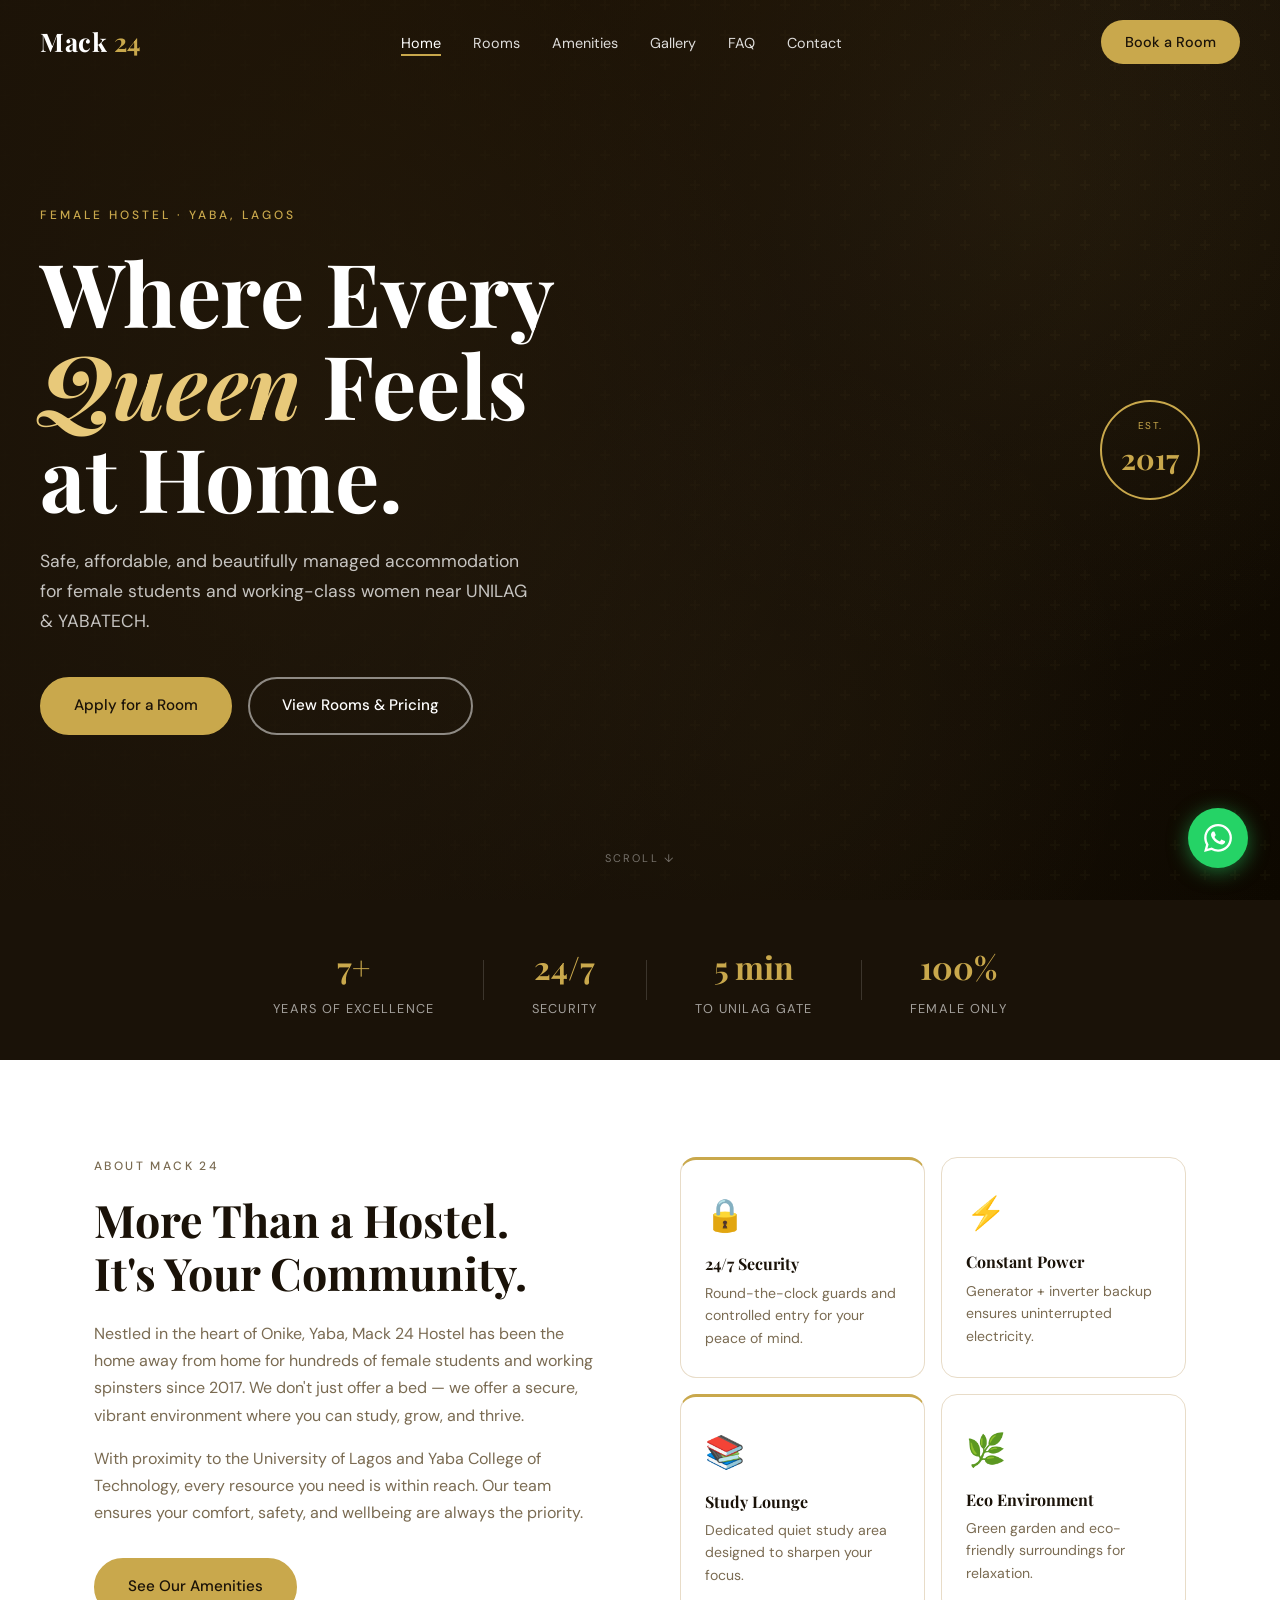
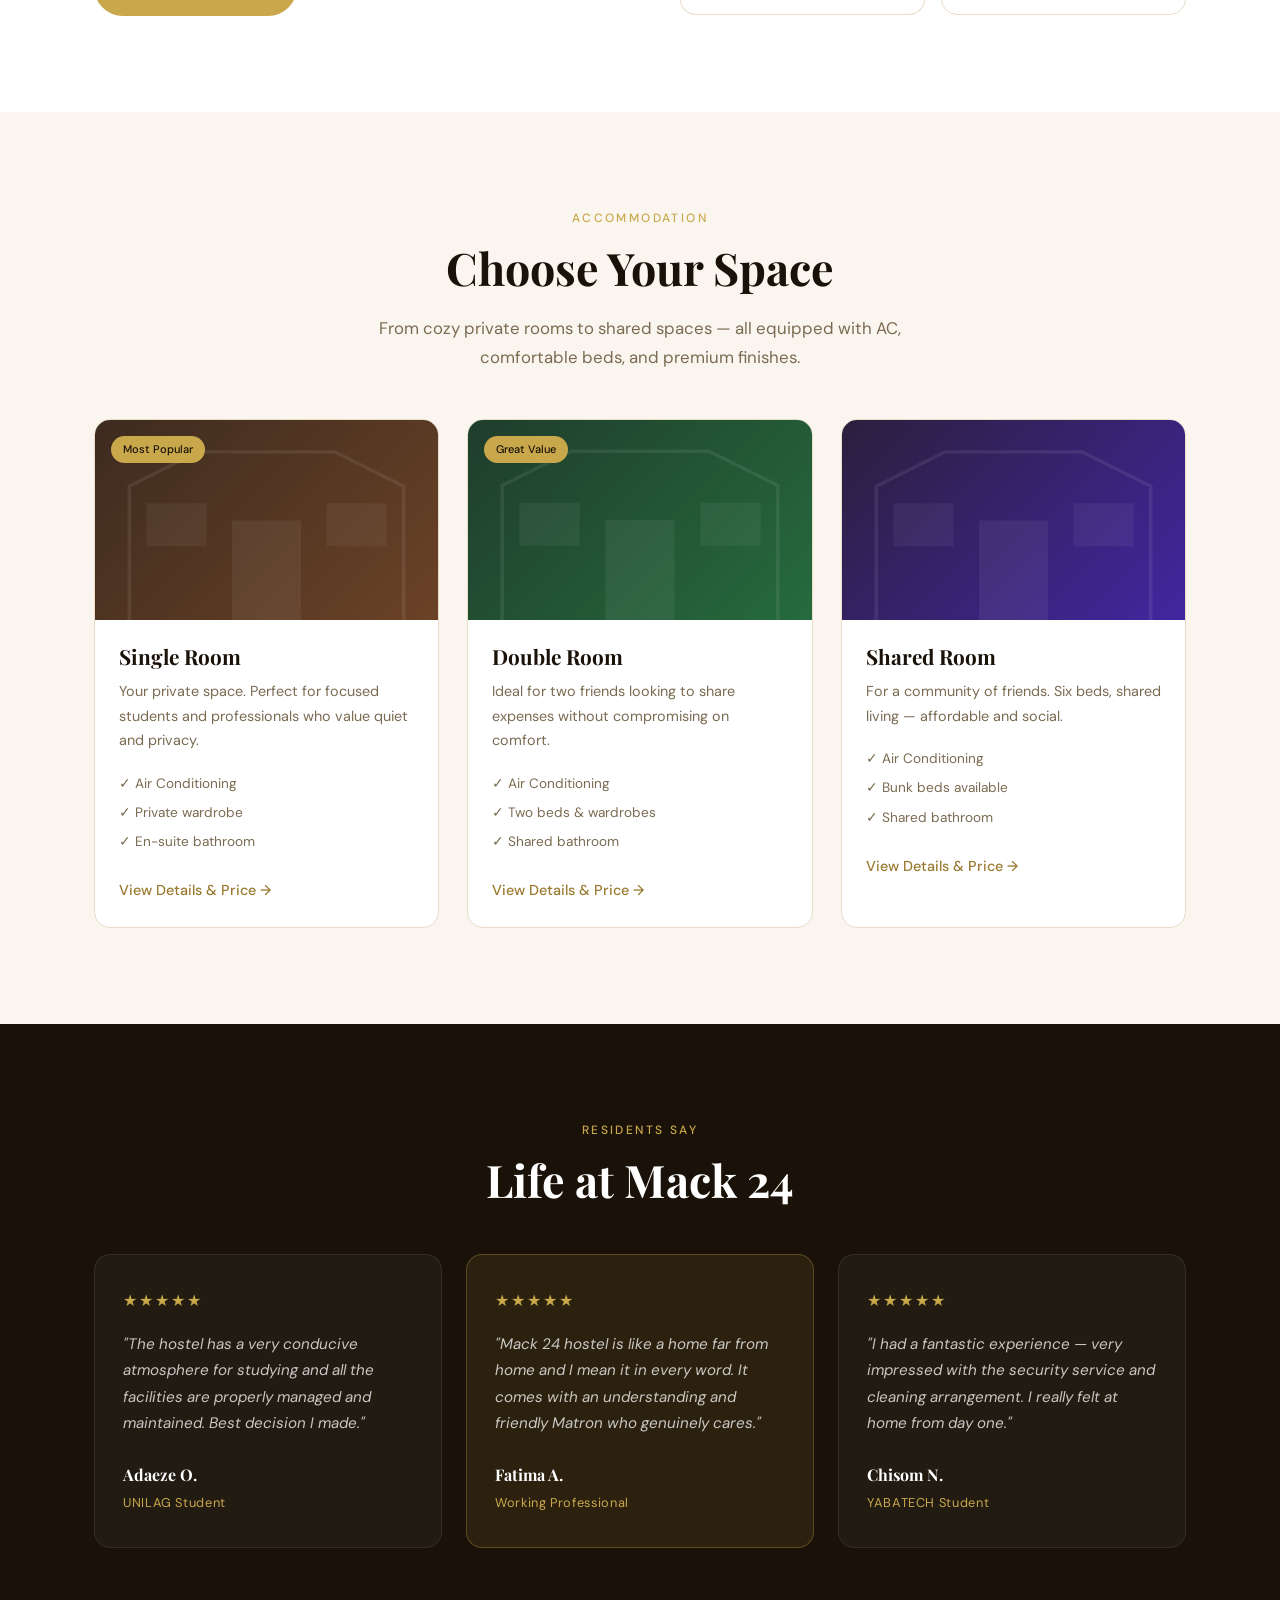
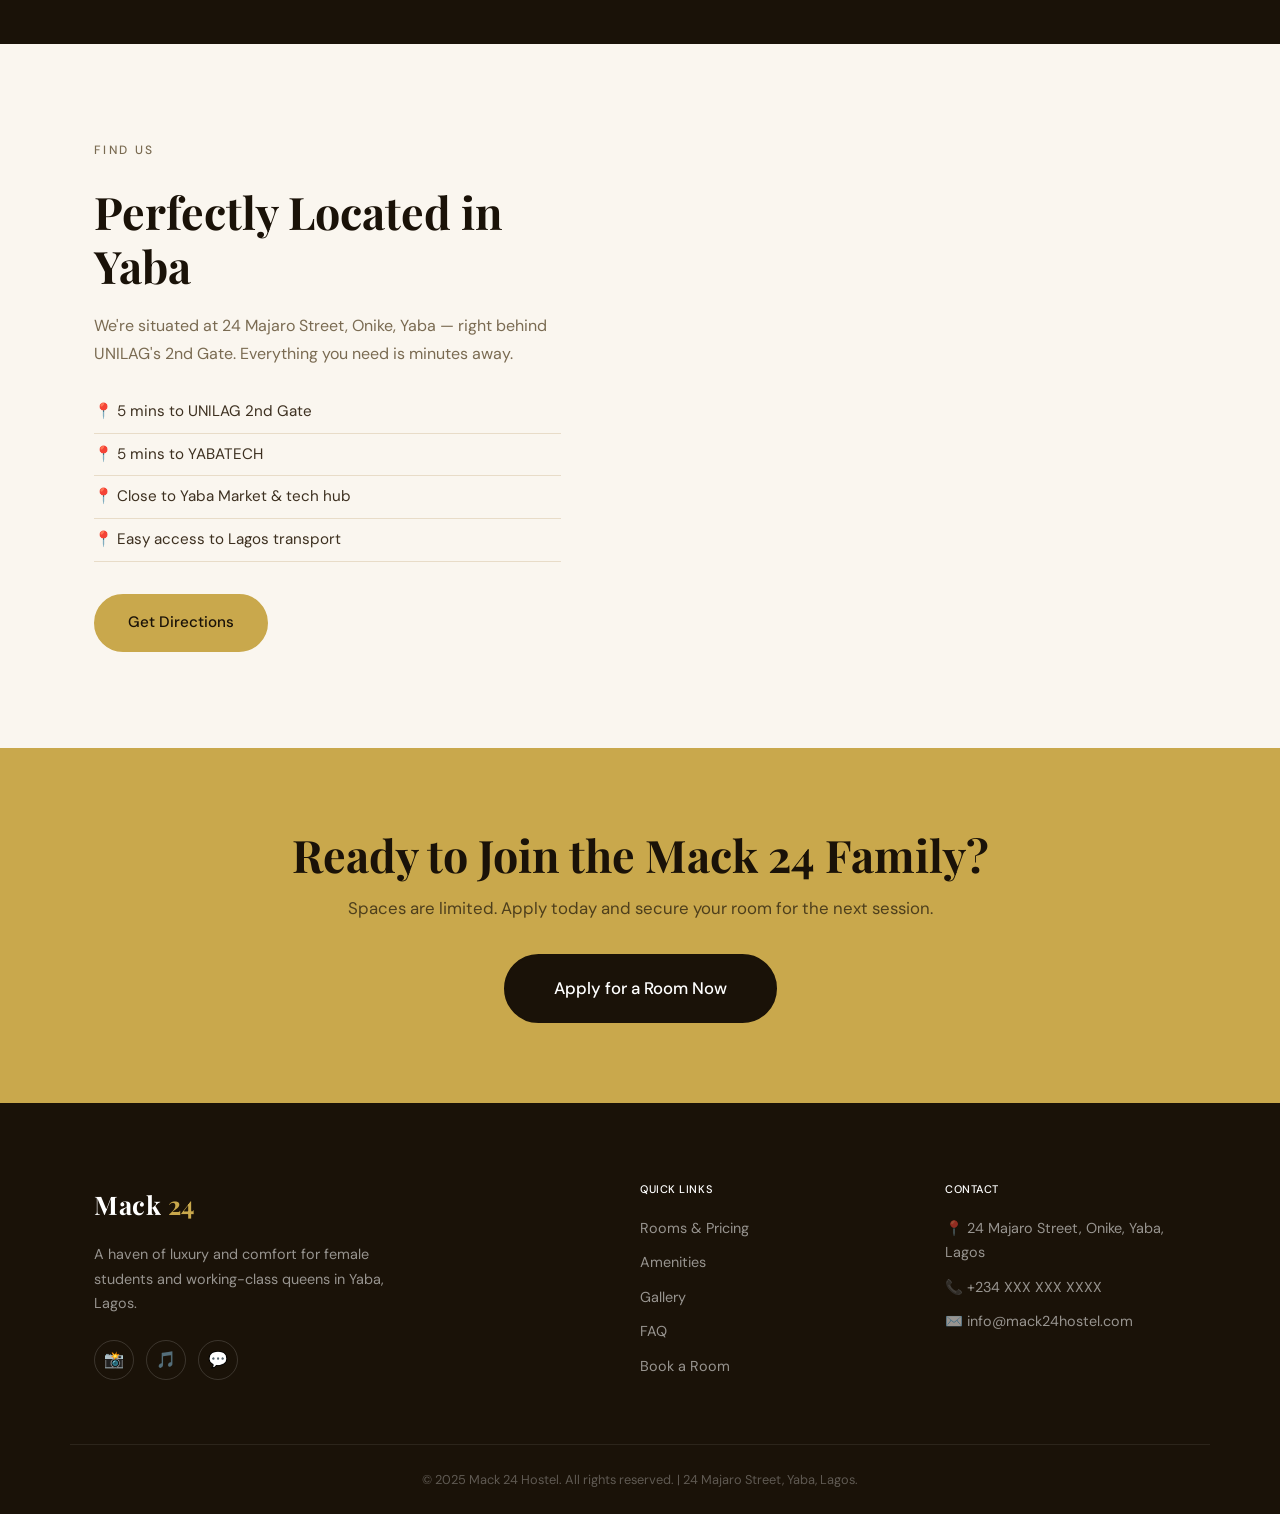
==== index.html @ f702f2c3 "Initial commit" ====
<!DOCTYPE html>
<html lang="en">
<head>
  <meta charset="UTF-8" />
  <meta name="viewport" content="width=device-width, initial-scale=1.0"/>
  <title>Mack 24 Hostel — Female Hostel in Yaba, Lagos</title>
  <meta name="description" content="Mack 24 Hostel is a luxurious female hostel in Yaba, Lagos — close to UNILAG and YABATECH. Comfort, security, and community for queens."/>
  <link rel="preconnect" href="https://fonts.googleapis.com"/>
  <link rel="preconnect" href="https://fonts.gstatic.com" crossorigin/>
  <link href="https://fonts.googleapis.com/css2?family=Playfair+Display:ital,wght@0,400;0,700;1,400&family=DM+Sans:wght@300;400;500&display=swap" rel="stylesheet"/>
  <link rel="stylesheet" href="css/style.css"/>
</head>
<body>

  <!-- NAV -->
  <nav class="navbar" id="navbar">
    <a href="index.html" class="nav-logo">Mack <span>24</span></a>
    <ul class="nav-links">
      <li><a href="index.html" class="active">Home</a></li>
      <li><a href="pages/rooms.html">Rooms</a></li>
      <li><a href="pages/amenities.html">Amenities</a></li>
      <li><a href="pages/gallery.html">Gallery</a></li>
      <li><a href="pages/faq.html">FAQ</a></li>
      <li><a href="pages/contact.html">Contact</a></li>
    </ul>
    <a href="pages/booking.html" class="btn-nav">Book a Room</a>
    <button class="nav-toggle" id="navToggle" aria-label="Toggle menu">
      <span></span><span></span><span></span>
    </button>
  </nav>

  <!-- HERO -->
  <section class="hero">
    <div class="hero-bg"></div>
    <div class="hero-overlay"></div>
    <div class="hero-content">
      <p class="hero-eyebrow">Female Hostel · Yaba, Lagos</p>
      <h1 class="hero-title">Where Every<br/><em>Queen</em> Feels<br/>at Home.</h1>
      <p class="hero-sub">Safe, affordable, and beautifully managed accommodation for female students and working-class women near UNILAG & YABATECH.</p>
      <div class="hero-cta">
        <a href="pages/booking.html" class="btn-primary">Apply for a Room</a>
        <a href="pages/rooms.html" class="btn-outline">View Rooms & Pricing</a>
      </div>
    </div>
    <div class="hero-badge">
      <span>Est.</span>
      <strong>2017</strong>
    </div>
    <div class="hero-scroll">Scroll ↓</div>
  </section>

  <!-- STATS -->
  <section class="stats-bar">
    <div class="stat"><strong>7+</strong><span>Years of Excellence</span></div>
    <div class="stat-divider"></div>
    <div class="stat"><strong>24/7</strong><span>Security</span></div>
    <div class="stat-divider"></div>
    <div class="stat"><strong>5 min</strong><span>to UNILAG Gate</span></div>
    <div class="stat-divider"></div>
    <div class="stat"><strong>100%</strong><span>Female Only</span></div>
  </section>

  <!-- INTRO -->
  <section class="intro section">
    <div class="container intro-grid">
      <div class="intro-text">
        <p class="section-label">About Mack 24</p>
        <h2>More Than a Hostel.<br/>It's Your Community.</h2>
        <p>Nestled in the heart of Onike, Yaba, Mack 24 Hostel has been the home away from home for hundreds of female students and working spinsters since 2017. We don't just offer a bed — we offer a secure, vibrant environment where you can study, grow, and thrive.</p>
        <p>With proximity to the University of Lagos and Yaba College of Technology, every resource you need is within reach. Our team ensures your comfort, safety, and wellbeing are always the priority.</p>
        <a href="pages/amenities.html" class="btn-primary">See Our Amenities</a>
      </div>
      <div class="intro-visual">
        <div class="intro-card card-1">
          <div class="card-icon">🔒</div>
          <h4>24/7 Security</h4>
          <p>Round-the-clock guards and controlled entry for your peace of mind.</p>
        </div>
        <div class="intro-card card-2">
          <div class="card-icon">⚡</div>
          <h4>Constant Power</h4>
          <p>Generator + inverter backup ensures uninterrupted electricity.</p>
        </div>
        <div class="intro-card card-3">
          <div class="card-icon">📚</div>
          <h4>Study Lounge</h4>
          <p>Dedicated quiet study area designed to sharpen your focus.</p>
        </div>
        <div class="intro-card card-4">
          <div class="card-icon">🌿</div>
          <h4>Eco Environment</h4>
          <p>Green garden and eco-friendly surroundings for relaxation.</p>
        </div>
      </div>
    </div>
  </section>

  <!-- ROOMS PREVIEW -->
  <section class="rooms-preview section bg-light">
    <div class="container">
      <p class="section-label center">Accommodation</p>
      <h2 class="center">Choose Your Space</h2>
      <p class="section-sub center">From cozy private rooms to shared spaces — all equipped with AC, comfortable beds, and premium finishes.</p>
      <div class="rooms-grid">
        <div class="room-card">
          <div class="room-thumb room-single">
            <div class="room-tag">Most Popular</div>
          </div>
          <div class="room-info">
            <h3>Single Room</h3>
            <p>Your private space. Perfect for focused students and professionals who value quiet and privacy.</p>
            <ul class="room-features">
              <li>✓ Air Conditioning</li>
              <li>✓ Private wardrobe</li>
              <li>✓ En-suite bathroom</li>
            </ul>
            <a href="pages/rooms.html" class="btn-outline-sm">View Details & Price →</a>
          </div>
        </div>
        <div class="room-card">
          <div class="room-thumb room-double">
            <div class="room-tag">Great Value</div>
          </div>
          <div class="room-info">
            <h3>Double Room</h3>
            <p>Ideal for two friends looking to share expenses without compromising on comfort.</p>
            <ul class="room-features">
              <li>✓ Air Conditioning</li>
              <li>✓ Two beds & wardrobes</li>
              <li>✓ Shared bathroom</li>
            </ul>
            <a href="pages/rooms.html" class="btn-outline-sm">View Details & Price →</a>
          </div>
        </div>
        <div class="room-card">
          <div class="room-thumb room-shared">
          </div>
          <div class="room-info">
            <h3>Shared Room</h3>
            <p>For a community of friends. Six beds, shared living — affordable and social.</p>
            <ul class="room-features">
              <li>✓ Air Conditioning</li>
              <li>✓ Bunk beds available</li>
              <li>✓ Shared bathroom</li>
            </ul>
            <a href="pages/rooms.html" class="btn-outline-sm">View Details & Price →</a>
          </div>
        </div>
      </div>
    </div>
  </section>

  <!-- TESTIMONIALS -->
  <section class="testimonials section">
    <div class="container">
      <p class="section-label center">Residents Say</p>
      <h2 class="center">Life at Mack 24</h2>
      <div class="testimonials-grid">
        <div class="testi-card">
          <div class="testi-stars">★★★★★</div>
          <p>"The hostel has a very conducive atmosphere for studying and all the facilities are properly managed and maintained. Best decision I made."</p>
          <div class="testi-author"><strong>Adaeze O.</strong> <span>UNILAG Student</span></div>
        </div>
        <div class="testi-card featured">
          <div class="testi-stars">★★★★★</div>
          <p>"Mack 24 hostel is like a home far from home and I mean it in every word. It comes with an understanding and friendly Matron who genuinely cares."</p>
          <div class="testi-author"><strong>Fatima A.</strong> <span>Working Professional</span></div>
        </div>
        <div class="testi-card">
          <div class="testi-stars">★★★★★</div>
          <p>"I had a fantastic experience — very impressed with the security service and cleaning arrangement. I really felt at home from day one."</p>
          <div class="testi-author"><strong>Chisom N.</strong> <span>YABATECH Student</span></div>
        </div>
      </div>
    </div>
  </section>

  <!-- LOCATION -->
  <section class="location section bg-light">
    <div class="container location-grid">
      <div class="location-text">
        <p class="section-label">Find Us</p>
        <h2>Perfectly Located in Yaba</h2>
        <p>We're situated at 24 Majaro Street, Onike, Yaba — right behind UNILAG's 2nd Gate. Everything you need is minutes away.</p>
        <ul class="location-list">
          <li>📍 5 mins to UNILAG 2nd Gate</li>
          <li>📍 5 mins to YABATECH</li>
          <li>📍 Close to Yaba Market & tech hub</li>
          <li>📍 Easy access to Lagos transport</li>
        </ul>
        <a href="pages/contact.html" class="btn-primary">Get Directions</a>
      </div>
      <div class="map-container">
        <iframe
          src="https://www.google.com/maps/embed?pb=!1m18!1m12!1m3!1d3963.3523088585286!2d3.3761!3d6.5244!2m3!1f0!2f0!3f0!3m2!1i1024!2i768!4f13.1!3m3!1m2!1s0x0%3A0x0!2s24+Majaro+Street%2C+Onike%2C+Yaba%2C+Lagos!5e0!3m2!1sen!2sng!4v1620000000000!5m2!1sen!2sng"
          width="100%" height="380" style="border:0; border-radius:16px;" allowfullscreen="" loading="lazy"
          referrerpolicy="no-referrer-when-downgrade" title="Mack 24 Hostel Location">
        </iframe>
      </div>
    </div>
  </section>

  <!-- CTA BANNER -->
  <section class="cta-banner">
    <div class="container">
      <h2>Ready to Join the Mack 24 Family?</h2>
      <p>Spaces are limited. Apply today and secure your room for the next session.</p>
      <a href="pages/booking.html" class="btn-primary btn-large">Apply for a Room Now</a>
    </div>
  </section>

  <!-- FOOTER -->
  <footer class="footer">
    <div class="container footer-grid">
      <div class="footer-brand">
        <a href="index.html" class="nav-logo">Mack <span>24</span></a>
        <p>A haven of luxury and comfort for female students and working-class queens in Yaba, Lagos.</p>
        <div class="footer-socials">
          <a href="#" aria-label="Instagram">📸</a>
          <a href="#" aria-label="TikTok">🎵</a>
          <a href="https://wa.me/234XXXXXXXXXX" aria-label="WhatsApp">💬</a>
        </div>
      </div>
      <div class="footer-col">
        <h4>Quick Links</h4>
        <ul>
          <li><a href="pages/rooms.html">Rooms & Pricing</a></li>
          <li><a href="pages/amenities.html">Amenities</a></li>
          <li><a href="pages/gallery.html">Gallery</a></li>
          <li><a href="pages/faq.html">FAQ</a></li>
          <li><a href="pages/booking.html">Book a Room</a></li>
        </ul>
      </div>
      <div class="footer-col">
        <h4>Contact</h4>
        <ul>
          <li>📍 24 Majaro Street, Onike, Yaba, Lagos</li>
          <li>📞 <a href="tel:+234XXXXXXXXXX">+234 XXX XXX XXXX</a></li>
          <li>✉️ <a href="mailto:info@mack24hostel.com">info@mack24hostel.com</a></li>
        </ul>
      </div>
    </div>
    <div class="footer-bottom">
      <p>© 2025 Mack 24 Hostel. All rights reserved. | 24 Majaro Street, Yaba, Lagos.</p>
    </div>
  </footer>

  <!-- WHATSAPP FLOAT -->
  <a href="https://wa.me/234XXXXXXXXXX?text=Hello!%20I%20am%20interested%20in%20a%20room%20at%20Mack%2024%20Hostel." class="whatsapp-float" target="_blank" rel="noopener" aria-label="Chat on WhatsApp">
    <svg viewBox="0 0 24 24" fill="white" width="28" height="28"><path d="M17.472 14.382c-.297-.149-1.758-.867-2.03-.967-.273-.099-.471-.148-.67.15-.197.297-.767.966-.94 1.164-.173.199-.347.223-.644.075-.297-.15-1.255-.463-2.39-1.475-.883-.788-1.48-1.761-1.653-2.059-.173-.297-.018-.458.13-.606.134-.133.298-.347.446-.52.149-.174.198-.298.298-.497.099-.198.05-.371-.025-.52-.075-.149-.669-1.612-.916-2.207-.242-.579-.487-.5-.669-.51-.173-.008-.371-.01-.57-.01-.198 0-.52.074-.792.372-.272.297-1.04 1.016-1.04 2.479 0 1.462 1.065 2.875 1.213 3.074.149.198 2.096 3.2 5.077 4.487.709.306 1.262.489 1.694.625.712.227 1.36.195 1.871.118.571-.085 1.758-.719 2.006-1.413.248-.694.248-1.289.173-1.413-.074-.124-.272-.198-.57-.347m-5.421 7.403h-.004a9.87 9.87 0 01-5.031-1.378l-.361-.214-3.741.982.998-3.648-.235-.374a9.86 9.86 0 01-1.51-5.26c.001-5.45 4.436-9.884 9.888-9.884 2.64 0 5.122 1.03 6.988 2.898a9.825 9.825 0 012.893 6.994c-.003 5.45-4.437 9.884-9.885 9.884m8.413-18.297A11.815 11.815 0 0012.05 0C5.495 0 .16 5.335.157 11.892c0 2.096.547 4.142 1.588 5.945L.057 24l6.305-1.654a11.882 11.882 0 005.683 1.448h.005c6.554 0 11.89-5.335 11.893-11.893a11.821 11.821 0 00-3.48-8.413Z"/></svg>
  </a>

  <script src="js/main.js"></script>
</body>
</html>
---- css/style.css ----
/* ===========================
   MACK 24 HOSTEL — STYLESHEET
   =========================== */

:root {
  --gold: #C9A84C;
  --gold-light: #E8C97A;
  --gold-dark: #9A7A30;
  --cream: #FAF6EF;
  --dark: #1A1208;
  --dark2: #2D2210;
  --text: #3D3020;
  --text-light: #7A6B52;
  --white: #FFFFFF;
  --light-bg: #F5EFE3;
  --border: #E8DCC8;
  --radius: 16px;
  --radius-sm: 8px;
  --shadow: 0 4px 32px rgba(26,18,8,0.10);
  --shadow-lg: 0 12px 48px rgba(26,18,8,0.16);
  --transition: 0.3s cubic-bezier(0.4,0,0.2,1);
}

*, *::before, *::after { box-sizing: border-box; margin: 0; padding: 0; }

html { scroll-behavior: smooth; }

body {
  font-family: 'DM Sans', sans-serif;
  color: var(--text);
  background: var(--white);
  line-height: 1.7;
  overflow-x: hidden;
}

h1, h2, h3, h4 {
  font-family: 'Playfair Display', serif;
  color: var(--dark);
  line-height: 1.2;
}

a { color: inherit; text-decoration: none; }
img { max-width: 100%; display: block; }
ul { list-style: none; }

.container { max-width: 1140px; margin: 0 auto; padding: 0 24px; }
.section { padding: 96px 0; }
.bg-light { background: var(--cream); }
.center { text-align: center; }

/* ---- TYPOGRAPHY ---- */
.section-label {
  font-family: 'DM Sans', sans-serif;
  font-size: 12px;
  font-weight: 500;
  letter-spacing: 0.2em;
  text-transform: uppercase;
  color: var(--gold);
  margin-bottom: 12px;
  display: block;
}

h2 { font-size: clamp(2rem, 4vw, 2.8rem); margin-bottom: 20px; }

.section-sub {
  max-width: 560px;
  margin: 0 auto 48px;
  color: var(--text-light);
  font-size: 1.05rem;
}

/* ---- BUTTONS ---- */
.btn-primary {
  display: inline-block;
  background: var(--gold);
  color: var(--dark);
  font-weight: 500;
  font-size: 0.95rem;
  padding: 14px 32px;
  border-radius: 50px;
  transition: var(--transition);
  border: 2px solid var(--gold);
}
.btn-primary:hover { background: var(--gold-dark); border-color: var(--gold-dark); transform: translateY(-2px); box-shadow: 0 8px 24px rgba(201,168,76,0.3); }

.btn-outline {
  display: inline-block;
  background: transparent;
  color: var(--white);
  font-weight: 500;
  font-size: 0.95rem;
  padding: 14px 32px;
  border-radius: 50px;
  border: 2px solid rgba(255,255,255,0.5);
  transition: var(--transition);
}
.btn-outline:hover { border-color: var(--white); background: rgba(255,255,255,0.1); transform: translateY(-2px); }

.btn-outline-dark {
  display: inline-block;
  background: transparent;
  color: var(--dark);
  font-weight: 500;
  font-size: 0.95rem;
  padding: 13px 30px;
  border-radius: 50px;
  border: 2px solid var(--dark);
  transition: var(--transition);
}
.btn-outline-dark:hover { background: var(--dark); color: var(--white); transform: translateY(-2px); }

.btn-outline-sm {
  display: inline-block;
  color: var(--gold-dark);
  font-weight: 500;
  font-size: 0.9rem;
  padding: 0;
  border: none;
  background: none;
  transition: var(--transition);
}
.btn-outline-sm:hover { color: var(--dark); letter-spacing: 0.02em; }

.btn-large { padding: 18px 48px; font-size: 1.05rem; }
.btn-nav {
  display: inline-block;
  background: var(--gold);
  color: var(--dark);
  font-weight: 500;
  font-size: 0.9rem;
  padding: 10px 24px;
  border-radius: 50px;
  transition: var(--transition);
  white-space: nowrap;
}
.btn-nav:hover { background: var(--gold-dark); transform: translateY(-1px); }

/* ---- NAVBAR ---- */
.navbar {
  position: fixed; top: 0; left: 0; right: 0; z-index: 1000;
  display: flex; align-items: center; justify-content: space-between;
  padding: 20px 40px;
  background: transparent;
  transition: var(--transition);
}
.navbar.scrolled {
  background: rgba(26, 18, 8, 0.97);
  backdrop-filter: blur(12px);
  padding: 14px 40px;
  box-shadow: 0 2px 20px rgba(0,0,0,0.3);
}

.nav-logo {
  font-family: 'Playfair Display', serif;
  font-size: 1.6rem;
  font-weight: 700;
  color: var(--white);
  letter-spacing: 0.02em;
}
.nav-logo span { color: var(--gold); }

.nav-links {
  display: flex; gap: 32px; align-items: center;
}
.nav-links a {
  font-size: 0.9rem;
  font-weight: 400;
  color: rgba(255,255,255,0.85);
  transition: var(--transition);
  position: relative;
}
.nav-links a::after {
  content: '';
  position: absolute; bottom: -4px; left: 0;
  width: 0; height: 1.5px;
  background: var(--gold);
  transition: var(--transition);
}
.nav-links a:hover, .nav-links a.active { color: var(--white); }
.nav-links a:hover::after, .nav-links a.active::after { width: 100%; }

.nav-toggle {
  display: none;
  flex-direction: column; gap: 5px;
  background: none; border: none; cursor: pointer; padding: 4px;
}
.nav-toggle span {
  display: block; width: 24px; height: 2px;
  background: var(--white); border-radius: 2px;
  transition: var(--transition);
}

/* ---- HERO ---- */
.hero {
  position: relative; min-height: 100vh;
  display: flex; align-items: center;
  overflow: hidden;
}

.hero-bg {
  position: absolute; inset: 0;
  background:
    linear-gradient(135deg, #2D1B00 0%, #1A1208 50%, #0D0800 100%);
}

/* Decorative pattern */
.hero-bg::before {
  content: '';
  position: absolute; inset: 0;
  background-image:
    radial-gradient(circle at 20% 50%, rgba(201,168,76,0.12) 0%, transparent 50%),
    radial-gradient(circle at 80% 20%, rgba(201,168,76,0.08) 0%, transparent 40%),
    radial-gradient(circle at 60% 80%, rgba(201,168,76,0.06) 0%, transparent 35%);
}

.hero-bg::after {
  content: '';
  position: absolute; inset: 0;
  background-image: url("data:image/svg+xml,%3Csvg width='60' height='60' viewBox='0 0 60 60' xmlns='http://www.w3.org/2000/svg'%3E%3Cg fill='none' fill-rule='evenodd'%3E%3Cg fill='%23C9A84C' fill-opacity='0.04'%3E%3Cpath d='M36 34v-4h-2v4h-4v2h4v4h2v-4h4v-2h-4zm0-30V0h-2v4h-4v2h4v4h2V6h4V4h-4zM6 34v-4H4v4H0v2h4v4h2v-4h4v-2H6zM6 4V0H4v4H0v2h4v4h2V6h4V4H6z'/%3E%3C/g%3E%3C/g%3E%3C/svg%3E");
}

.hero-overlay {
  position: absolute; inset: 0;
  background: linear-gradient(to right, rgba(26,18,8,0.9) 0%, rgba(26,18,8,0.5) 60%, transparent 100%);
}

.hero-content {
  position: relative; z-index: 2;
  max-width: 680px;
  padding: 120px 40px 80px;
  animation: heroFadeIn 1.2s ease forwards;
}

@keyframes heroFadeIn {
  from { opacity: 0; transform: translateY(30px); }
  to { opacity: 1; transform: translateY(0); }
}

.hero-eyebrow {
  font-size: 12px;
  letter-spacing: 0.25em;
  text-transform: uppercase;
  color: var(--gold);
  margin-bottom: 20px;
  font-weight: 500;
}

.hero-title {
  font-size: clamp(3rem, 7vw, 5.5rem);
  color: var(--white);
  line-height: 1.05;
  margin-bottom: 24px;
}
.hero-title em {
  font-style: italic;
  color: var(--gold-light);
}

.hero-sub {
  color: rgba(255,255,255,0.75);
  font-size: 1.1rem;
  max-width: 500px;
  margin-bottom: 40px;
  line-height: 1.7;
}

.hero-cta { display: flex; gap: 16px; flex-wrap: wrap; }

.hero-badge {
  position: absolute; right: 80px; top: 50%;
  transform: translateY(-50%);
  width: 100px; height: 100px;
  border-radius: 50%;
  border: 2px solid var(--gold);
  display: flex; flex-direction: column;
  align-items: center; justify-content: center;
  color: var(--gold);
  animation: rotate 20s linear infinite;
  z-index: 2;
}
.hero-badge span { font-size: 10px; letter-spacing: 0.15em; text-transform: uppercase; }
.hero-badge strong { font-family: 'Playfair Display', serif; font-size: 1.8rem; }

@keyframes rotate {
  from { transform: translateY(-50%) rotate(0deg); }
  to { transform: translateY(-50%) rotate(360deg); }
}

.hero-scroll {
  position: absolute; bottom: 32px; left: 50%;
  transform: translateX(-50%);
  font-size: 11px;
  letter-spacing: 0.2em;
  text-transform: uppercase;
  color: rgba(255,255,255,0.4);
  z-index: 2;
  animation: bounce 2s ease infinite;
}
@keyframes bounce { 0%,100%{transform:translateX(-50%) translateY(0)} 50%{transform:translateX(-50%) translateY(8px)} }

/* ---- STATS BAR ---- */
.stats-bar {
  background: var(--dark);
  padding: 32px 40px;
  display: flex; align-items: center;
  justify-content: center; gap: 0;
  flex-wrap: wrap;
}
.stat {
  display: flex; flex-direction: column;
  align-items: center; gap: 4px;
  padding: 8px 48px;
}
.stat strong {
  font-family: 'Playfair Display', serif;
  font-size: 2rem;
  color: var(--gold);
}
.stat span {
  font-size: 0.8rem;
  color: rgba(255,255,255,0.6);
  text-transform: uppercase;
  letter-spacing: 0.1em;
}
.stat-divider {
  width: 1px; height: 40px;
  background: rgba(255,255,255,0.15);
}

/* ---- INTRO ---- */
.intro-grid {
  display: grid;
  grid-template-columns: 1fr 1fr;
  gap: 80px;
  align-items: center;
}
.intro-text h2 { margin-bottom: 20px; }
.intro-text p { color: var(--text-light); margin-bottom: 16px; }
.intro-text .btn-primary { margin-top: 16px; }

.intro-visual {
  display: grid;
  grid-template-columns: 1fr 1fr;
  gap: 16px;
}
.intro-card {
  background: var(--white);
  border: 1px solid var(--border);
  border-radius: var(--radius);
  padding: 28px 24px;
  transition: var(--transition);
}
.intro-card:hover { transform: translateY(-4px); box-shadow: var(--shadow); border-color: var(--gold); }
.card-icon { font-size: 2rem; margin-bottom: 12px; }
.intro-card h4 { font-size: 1rem; margin-bottom: 8px; }
.intro-card p { font-size: 0.88rem; color: var(--text-light); line-height: 1.6; }
.card-1 { border-top: 3px solid var(--gold); }
.card-3 { border-top: 3px solid var(--gold); }

/* ---- ROOMS PREVIEW ---- */
.rooms-grid {
  display: grid;
  grid-template-columns: repeat(3, 1fr);
  gap: 28px;
  margin-top: 48px;
}
.room-card {
  background: var(--white);
  border-radius: var(--radius);
  overflow: hidden;
  border: 1px solid var(--border);
  transition: var(--transition);
}
.room-card:hover { transform: translateY(-6px); box-shadow: var(--shadow-lg); }

.room-thumb {
  height: 200px;
  position: relative;
  overflow: hidden;
}
.room-single { background: linear-gradient(135deg, #3D2B1F, #6B4226); }
.room-double { background: linear-gradient(135deg, #1F3D2B, #266B3E); }
.room-shared { background: linear-gradient(135deg, #2B1F3D, #4226A0); }

/* Decorative room visuals */
.room-thumb::after {
  content: '';
  position: absolute; inset: 0;
  background: url("data:image/svg+xml,%3Csvg viewBox='0 0 200 200' xmlns='http://www.w3.org/2000/svg'%3E%3Cpath d='M20 160 L20 80 L60 60 L140 60 L180 80 L180 160 Z' fill='none' stroke='rgba(255,255,255,0.08)' stroke-width='2'/%3E%3Crect x='80' y='100' width='40' height='60' fill='rgba(255,255,255,0.06)'/%3E%3Crect x='30' y='90' width='35' height='25' fill='rgba(255,255,255,0.05)'/%3E%3Crect x='135' y='90' width='35' height='25' fill='rgba(255,255,255,0.05)'/%3E%3C/svg%3E") center/cover;
}

.room-tag {
  position: absolute; top: 16px; left: 16px;
  background: var(--gold);
  color: var(--dark);
  font-size: 11px;
  font-weight: 500;
  padding: 4px 12px;
  border-radius: 50px;
  z-index: 1;
}

.room-info { padding: 24px; }
.room-info h3 { font-size: 1.3rem; margin-bottom: 10px; }
.room-info p { font-size: 0.9rem; color: var(--text-light); margin-bottom: 16px; }
.room-features { margin-bottom: 20px; }
.room-features li {
  font-size: 0.85rem;
  color: var(--text-light);
  padding: 3px 0;
}

/* ---- TESTIMONIALS ---- */
.testimonials { background: var(--dark); }
.testimonials .section-label { color: var(--gold); }
.testimonials h2 { color: var(--white); }

.testimonials-grid {
  display: grid;
  grid-template-columns: repeat(3, 1fr);
  gap: 24px;
  margin-top: 48px;
}
.testi-card {
  background: rgba(255,255,255,0.04);
  border: 1px solid rgba(255,255,255,0.08);
  border-radius: var(--radius);
  padding: 32px 28px;
  transition: var(--transition);
}
.testi-card.featured {
  background: rgba(201,168,76,0.1);
  border-color: rgba(201,168,76,0.3);
  transform: translateY(-8px);
}
.testi-card:hover { transform: translateY(-4px); }
.testi-card.featured:hover { transform: translateY(-12px); }

.testi-stars { color: var(--gold); font-size: 1rem; margin-bottom: 16px; letter-spacing: 2px; }
.testi-card p { color: rgba(255,255,255,0.75); font-size: 0.95rem; line-height: 1.75; margin-bottom: 24px; font-style: italic; }
.testi-author strong { display: block; color: var(--white); font-family: 'Playfair Display', serif; font-size: 1rem; }
.testi-author span { font-size: 0.8rem; color: var(--gold); letter-spacing: 0.05em; }

/* ---- LOCATION ---- */
.location-grid {
  display: grid;
  grid-template-columns: 1fr 1.2fr;
  gap: 64px;
  align-items: center;
}
.location-text h2 { margin-bottom: 20px; }
.location-text p { color: var(--text-light); margin-bottom: 24px; }
.location-list { margin-bottom: 32px; }
.location-list li {
  padding: 8px 0;
  border-bottom: 1px solid var(--border);
  font-size: 0.95rem;
}

/* ---- CTA BANNER ---- */
.cta-banner {
  background: var(--gold);
  padding: 80px 24px;
  text-align: center;
}
.cta-banner h2 { color: var(--dark); margin-bottom: 12px; }
.cta-banner p { color: rgba(26,18,8,0.7); margin-bottom: 32px; font-size: 1.05rem; }
.cta-banner .btn-primary {
  background: var(--dark);
  border-color: var(--dark);
  color: var(--white);
}
.cta-banner .btn-primary:hover { background: var(--dark2); }

/* ---- FOOTER ---- */
.footer { background: var(--dark); padding: 80px 0 0; }
.footer-grid {
  display: grid;
  grid-template-columns: 2fr 1fr 1fr;
  gap: 64px;
  padding-bottom: 64px;
  border-bottom: 1px solid rgba(255,255,255,0.08);
}
.footer-brand p {
  color: rgba(255,255,255,0.55);
  margin: 16px 0 24px;
  font-size: 0.9rem;
  max-width: 300px;
  line-height: 1.7;
}
.footer-socials { display: flex; gap: 12px; }
.footer-socials a {
  width: 40px; height: 40px;
  border-radius: 50%;
  border: 1px solid rgba(255,255,255,0.15);
  display: flex; align-items: center; justify-content: center;
  font-size: 1rem;
  transition: var(--transition);
}
.footer-socials a:hover { border-color: var(--gold); background: rgba(201,168,76,0.1); }

.footer-col h4 {
  color: var(--white);
  font-size: 1rem;
  margin-bottom: 20px;
  font-family: 'DM Sans', sans-serif;
  font-weight: 500;
  letter-spacing: 0.05em;
  text-transform: uppercase;
  font-size: 11px;
}
.footer-col ul { display: flex; flex-direction: column; gap: 10px; }
.footer-col li, .footer-col a {
  color: rgba(255,255,255,0.55);
  font-size: 0.9rem;
  transition: var(--transition);
}
.footer-col a:hover { color: var(--gold); }

.footer-bottom {
  padding: 24px;
  text-align: center;
}
.footer-bottom p { color: rgba(255,255,255,0.3); font-size: 0.8rem; }

/* ---- WHATSAPP FLOAT ---- */
.whatsapp-float {
  position: fixed;
  bottom: 32px; right: 32px;
  width: 60px; height: 60px;
  background: #25D366;
  border-radius: 50%;
  display: flex; align-items: center; justify-content: center;
  box-shadow: 0 4px 20px rgba(37,211,102,0.5);
  z-index: 999;
  transition: var(--transition);
  animation: pulse 2.5s ease infinite;
}
.whatsapp-float:hover { transform: scale(1.1); box-shadow: 0 8px 28px rgba(37,211,102,0.6); }
@keyframes pulse {
  0%,100% { box-shadow: 0 4px 20px rgba(37,211,102,0.5); }
  50% { box-shadow: 0 4px 32px rgba(37,211,102,0.8), 0 0 0 12px rgba(37,211,102,0.08); }
}

/* ---- PAGE HERO (inner pages) ---- */
.page-hero {
  background: linear-gradient(135deg, var(--dark) 0%, var(--dark2) 100%);
  padding: 140px 24px 80px;
  text-align: center;
  position: relative;
  overflow: hidden;
}
.page-hero::before {
  content: '';
  position: absolute; inset: 0;
  background-image: radial-gradient(circle at 50% 50%, rgba(201,168,76,0.08) 0%, transparent 70%);
}
.page-hero .section-label { margin-bottom: 12px; }
.page-hero h1 { color: var(--white); font-size: clamp(2.5rem, 5vw, 3.5rem); position: relative; }

/* ---- FORMS ---- */
.form-group { margin-bottom: 20px; }
.form-group label {
  display: block;
  font-size: 0.88rem;
  font-weight: 500;
  color: var(--text);
  margin-bottom: 8px;
  text-transform: uppercase;
  letter-spacing: 0.08em;
}
.form-group input,
.form-group select,
.form-group textarea {
  width: 100%;
  padding: 14px 18px;
  border: 1.5px solid var(--border);
  border-radius: var(--radius-sm);
  font-family: 'DM Sans', sans-serif;
  font-size: 0.95rem;
  color: var(--text);
  background: var(--white);
  transition: var(--transition);
  outline: none;
}
.form-group input:focus,
.form-group select:focus,
.form-group textarea:focus {
  border-color: var(--gold);
  box-shadow: 0 0 0 3px rgba(201,168,76,0.12);
}
.form-grid { display: grid; grid-template-columns: 1fr 1fr; gap: 0 20px; }

/* ---- RESPONSIVE ---- */
@media (max-width: 900px) {
  .navbar { padding: 16px 24px; }
  .nav-links { display: none; flex-direction: column; gap: 20px; position: absolute; top: 100%; left: 0; right: 0; background: rgba(26,18,8,0.98); padding: 32px 24px; }
  .nav-links.open { display: flex; }
  .btn-nav { display: none; }
  .nav-toggle { display: flex; }

  .hero-content { padding: 120px 24px 80px; }
  .hero-badge { display: none; }

  .stats-bar { gap: 0; }
  .stat { padding: 12px 24px; }
  .stat-divider { display: none; }

  .intro-grid,
  .location-grid { grid-template-columns: 1fr; gap: 48px; }

  .rooms-grid { grid-template-columns: 1fr; max-width: 480px; margin: 48px auto 0; }
  .testimonials-grid { grid-template-columns: 1fr; }
  .testi-card.featured { transform: none; }

  .footer-grid { grid-template-columns: 1fr; gap: 40px; }

  .form-grid { grid-template-columns: 1fr; }
}

@media (max-width: 600px) {
  .section { padding: 64px 0; }
  .hero-cta { flex-direction: column; }
  .hero-cta .btn-primary, .hero-cta .btn-outline { text-align: center; }
}
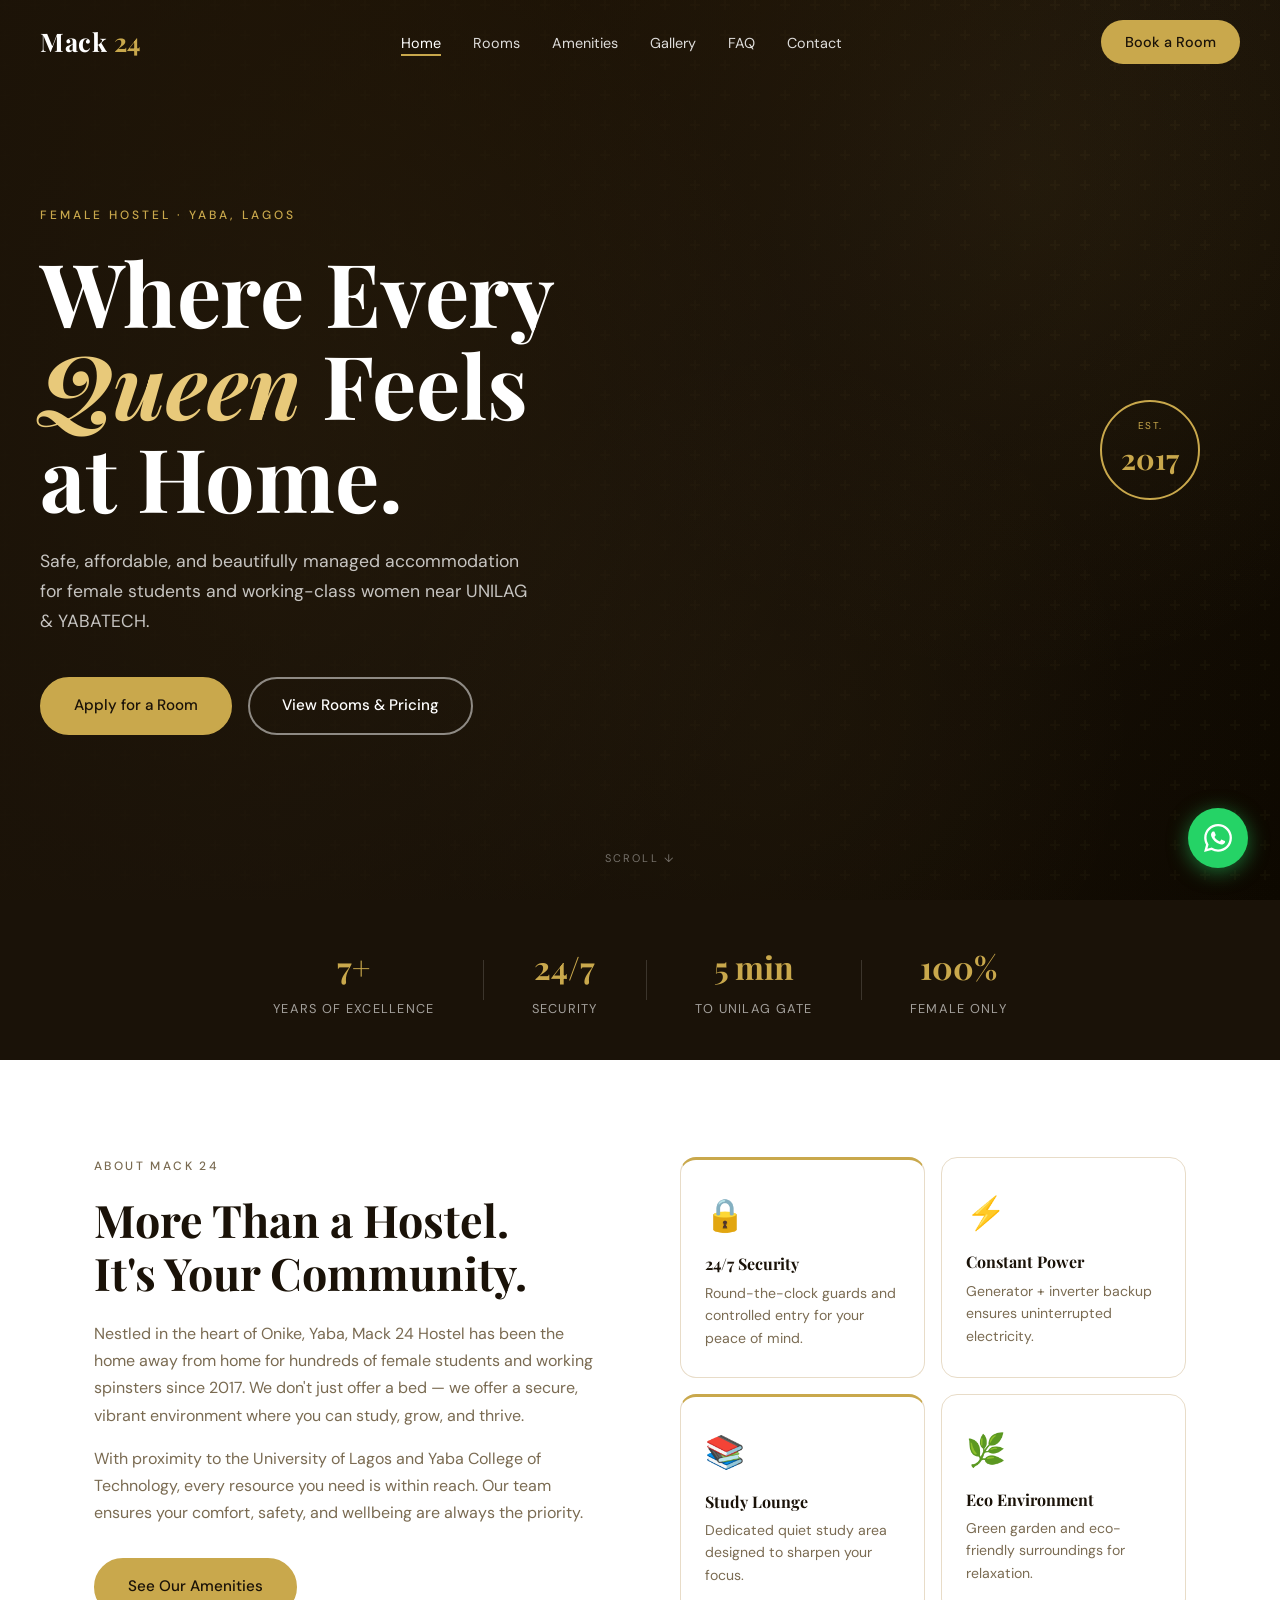
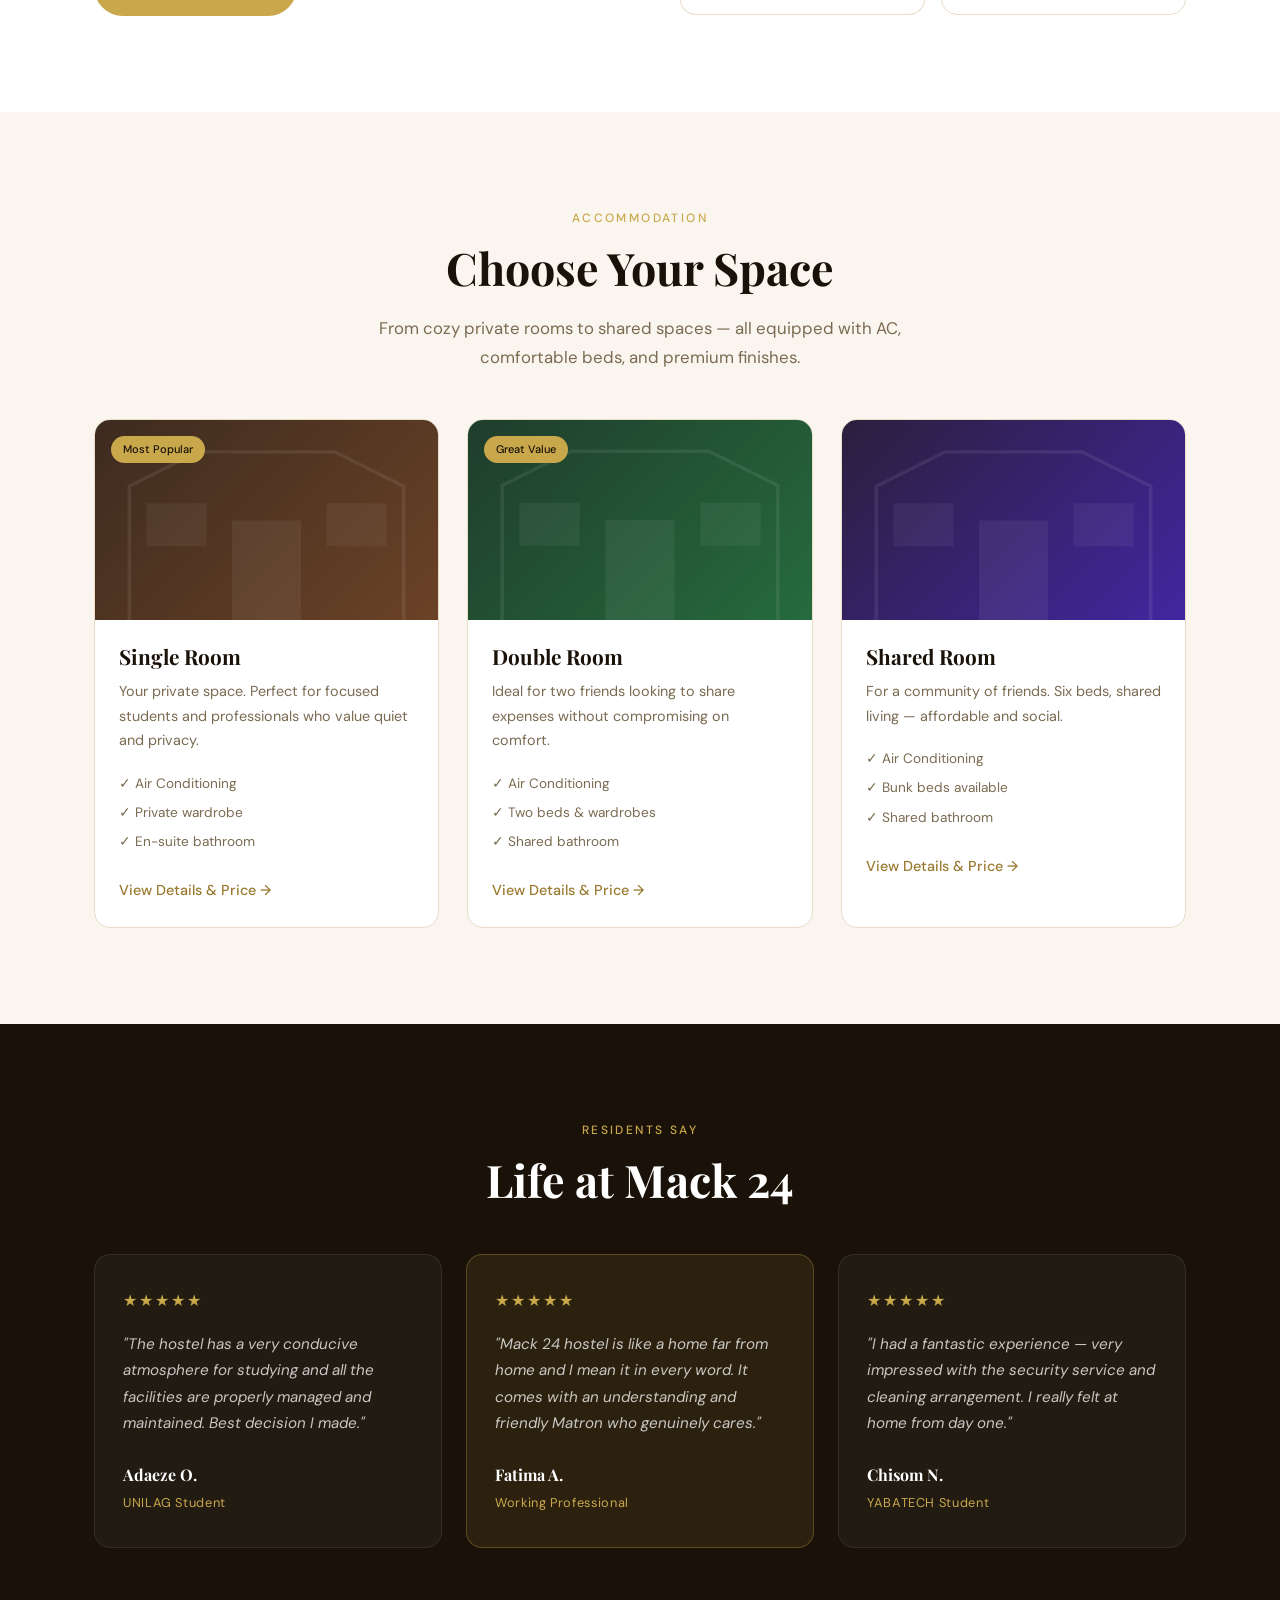
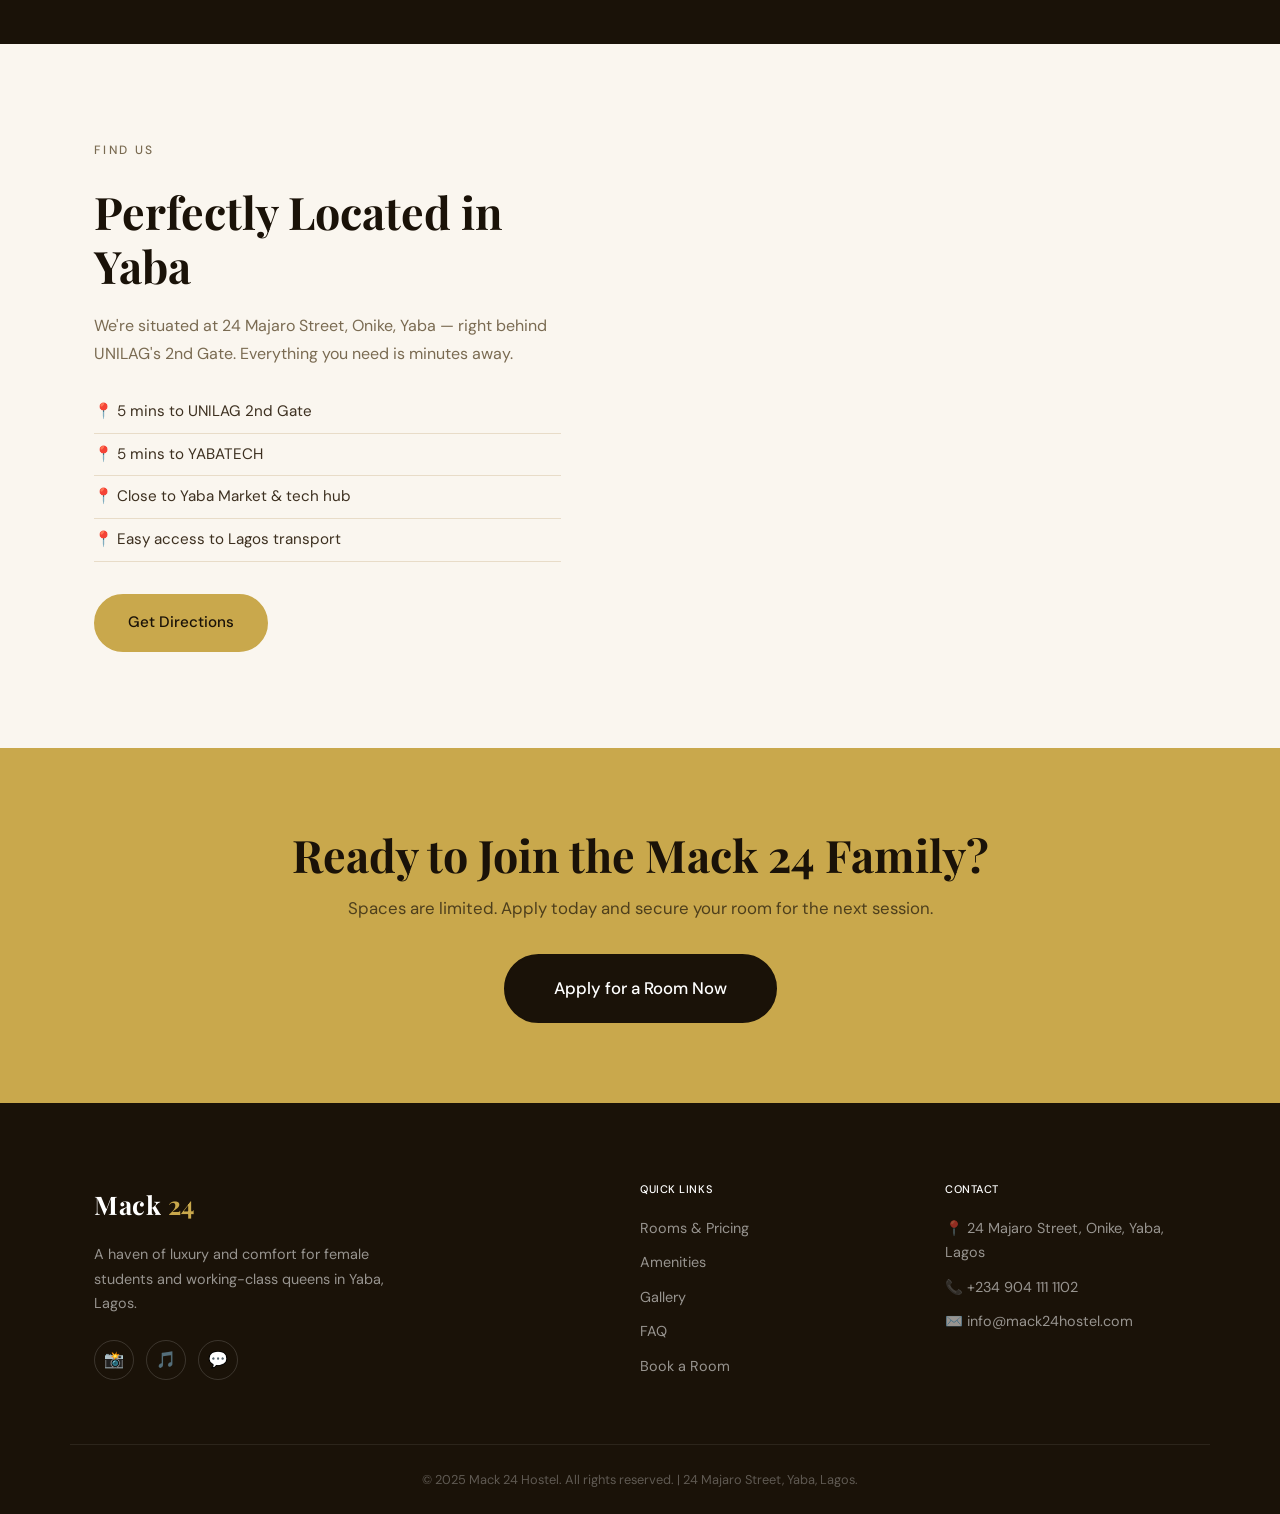
==== commit 3b2412b5: "number inputs" ====
--- a/index.html
+++ b/index.html
@@ -209,6 +209,7 @@
     </div>
   </section>
 
+  
   <!-- FOOTER -->
   <footer class="footer">
     <div class="container footer-grid">
@@ -218,7 +219,7 @@
         <div class="footer-socials">
           <a href="#" aria-label="Instagram">📸</a>
           <a href="#" aria-label="TikTok">🎵</a>
-          <a href="https://wa.me/234XXXXXXXXXX" aria-label="WhatsApp">💬</a>
+          <a href="https://wa.me/2348023012003" aria-label="WhatsApp">💬</a>
         </div>
       </div>
       <div class="footer-col">
@@ -235,7 +236,7 @@
         <h4>Contact</h4>
         <ul>
           <li>📍 24 Majaro Street, Onike, Yaba, Lagos</li>
-          <li>📞 <a href="tel:+234XXXXXXXXXX">+234 XXX XXX XXXX</a></li>
+          <li>📞 <a href="tel:+2349041111102">+234 904 111 1102</a></li>
           <li>✉️ <a href="mailto:info@mack24hostel.com">info@mack24hostel.com</a></li>
         </ul>
       </div>
@@ -246,7 +247,7 @@
   </footer>
 
   <!-- WHATSAPP FLOAT -->
-  <a href="https://wa.me/234XXXXXXXXXX?text=Hello!%20I%20am%20interested%20in%20a%20room%20at%20Mack%2024%20Hostel." class="whatsapp-float" target="_blank" rel="noopener" aria-label="Chat on WhatsApp">
+  <a href="https://wa.me/2348023012003?text=Hello!%20I%20am%20interested%20in%20a%20room%20at%20Mack%2024%20Hostel." class="whatsapp-float" target="_blank" rel="noopener" aria-label="Chat on WhatsApp">
     <svg viewBox="0 0 24 24" fill="white" width="28" height="28"><path d="M17.472 14.382c-.297-.149-1.758-.867-2.03-.967-.273-.099-.471-.148-.67.15-.197.297-.767.966-.94 1.164-.173.199-.347.223-.644.075-.297-.15-1.255-.463-2.39-1.475-.883-.788-1.48-1.761-1.653-2.059-.173-.297-.018-.458.13-.606.134-.133.298-.347.446-.52.149-.174.198-.298.298-.497.099-.198.05-.371-.025-.52-.075-.149-.669-1.612-.916-2.207-.242-.579-.487-.5-.669-.51-.173-.008-.371-.01-.57-.01-.198 0-.52.074-.792.372-.272.297-1.04 1.016-1.04 2.479 0 1.462 1.065 2.875 1.213 3.074.149.198 2.096 3.2 5.077 4.487.709.306 1.262.489 1.694.625.712.227 1.36.195 1.871.118.571-.085 1.758-.719 2.006-1.413.248-.694.248-1.289.173-1.413-.074-.124-.272-.198-.57-.347m-5.421 7.403h-.004a9.87 9.87 0 01-5.031-1.378l-.361-.214-3.741.982.998-3.648-.235-.374a9.86 9.86 0 01-1.51-5.26c.001-5.45 4.436-9.884 9.888-9.884 2.64 0 5.122 1.03 6.988 2.898a9.825 9.825 0 012.893 6.994c-.003 5.45-4.437 9.884-9.885 9.884m8.413-18.297A11.815 11.815 0 0012.05 0C5.495 0 .16 5.335.157 11.892c0 2.096.547 4.142 1.588 5.945L.057 24l6.305-1.654a11.882 11.882 0 005.683 1.448h.005c6.554 0 11.89-5.335 11.893-11.893a11.821 11.821 0 00-3.48-8.413Z"/></svg>
   </a>
 
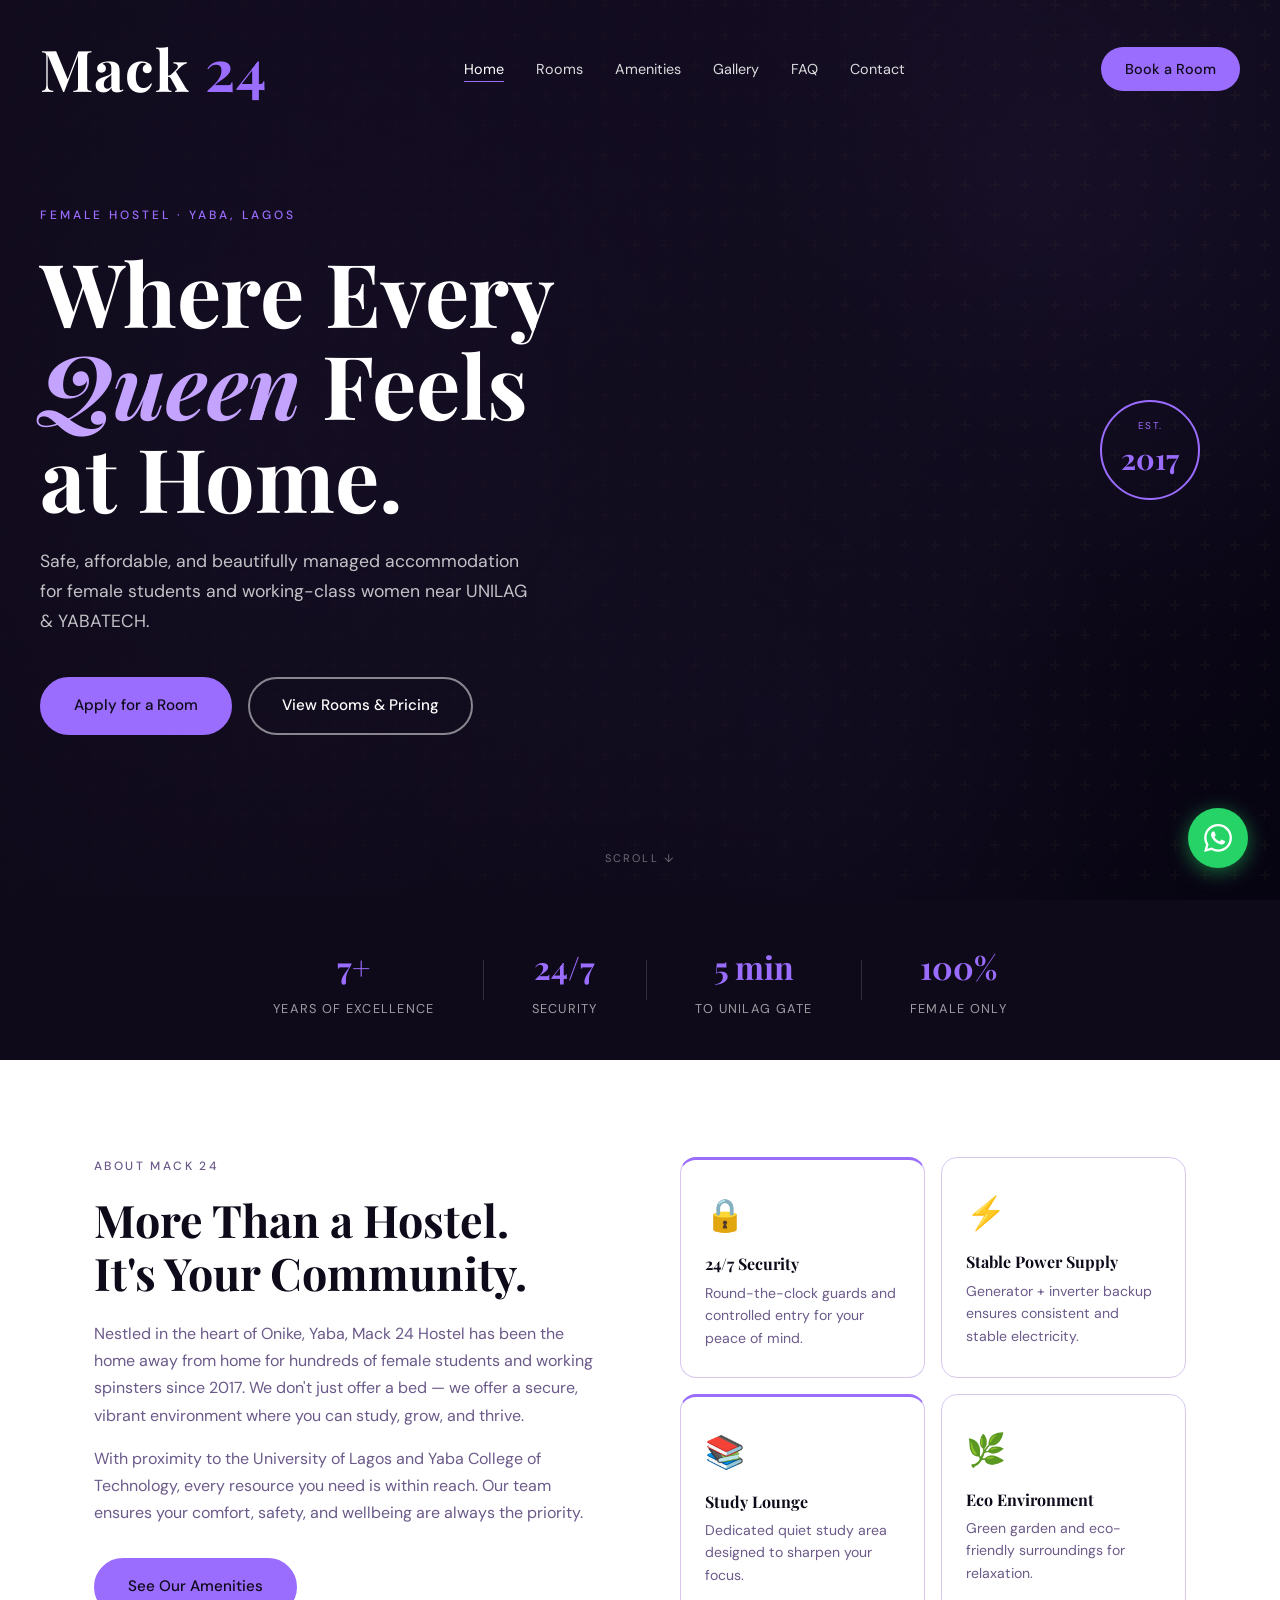
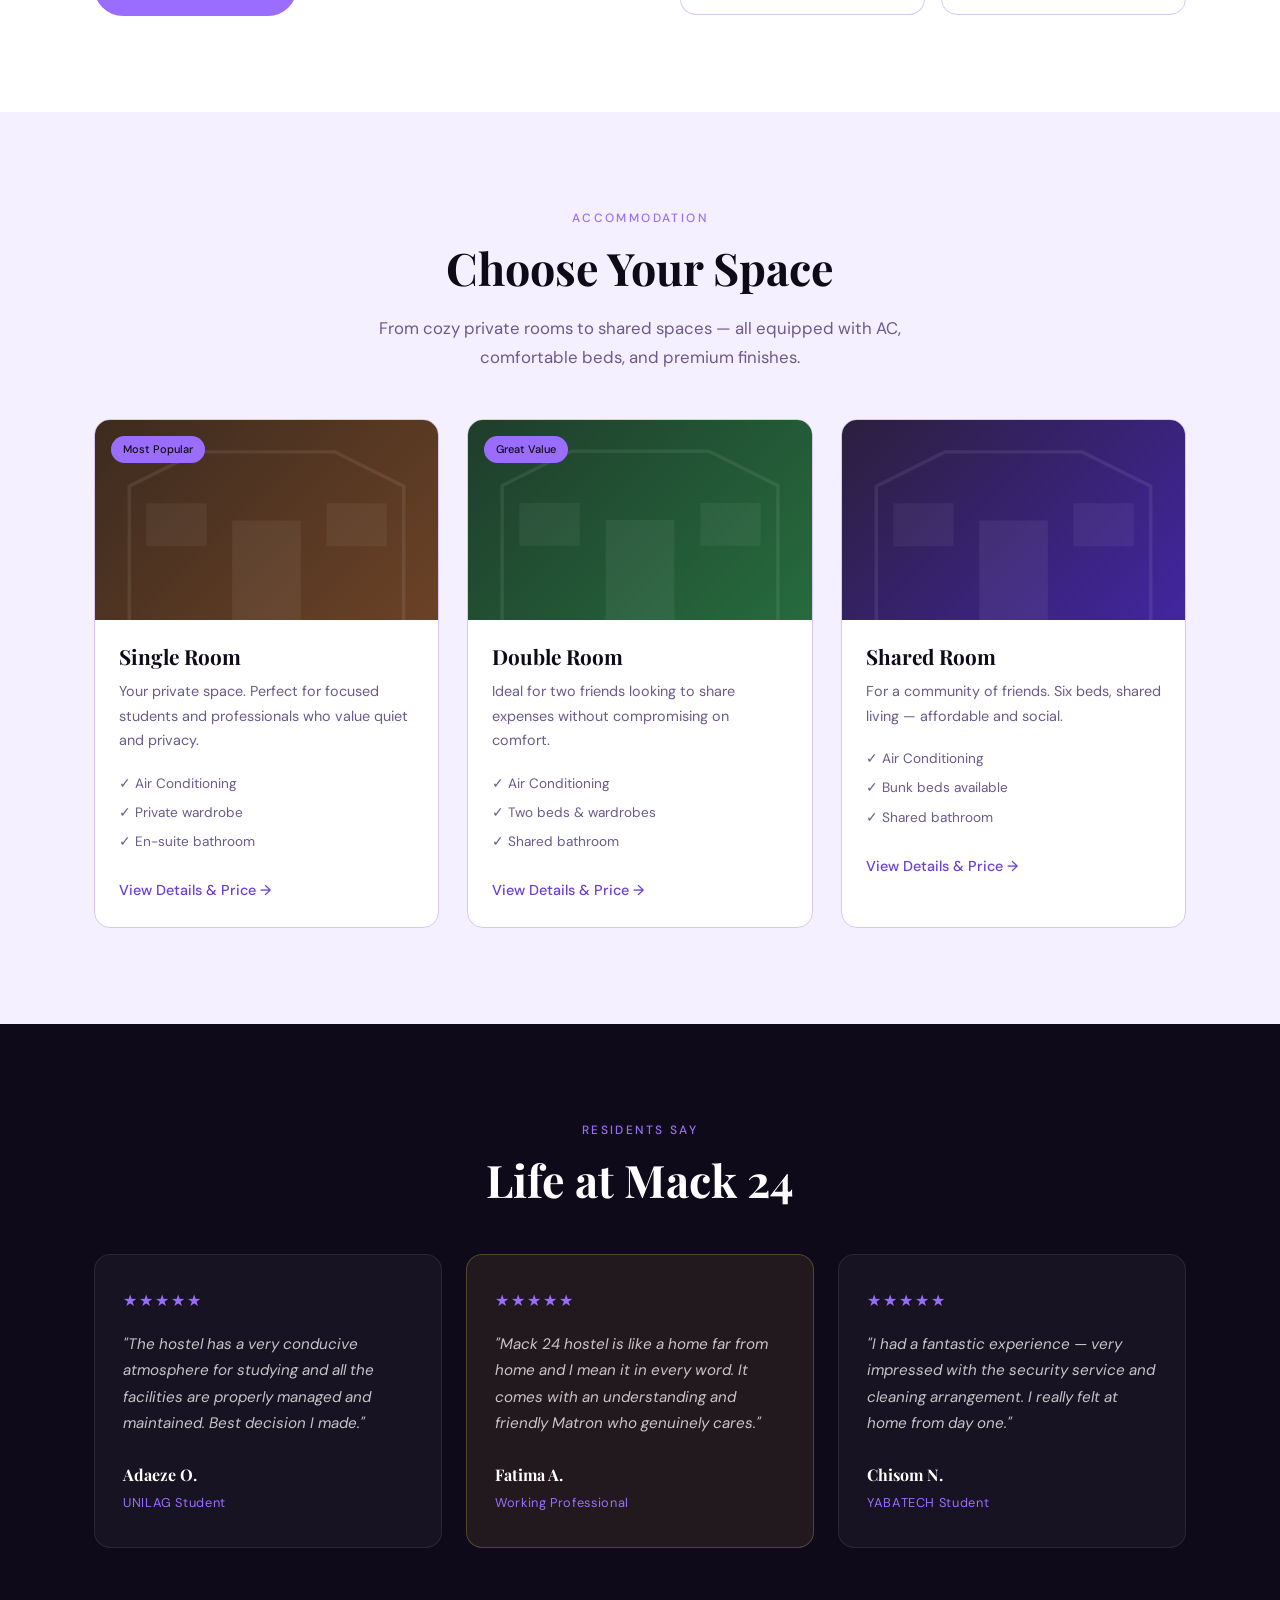
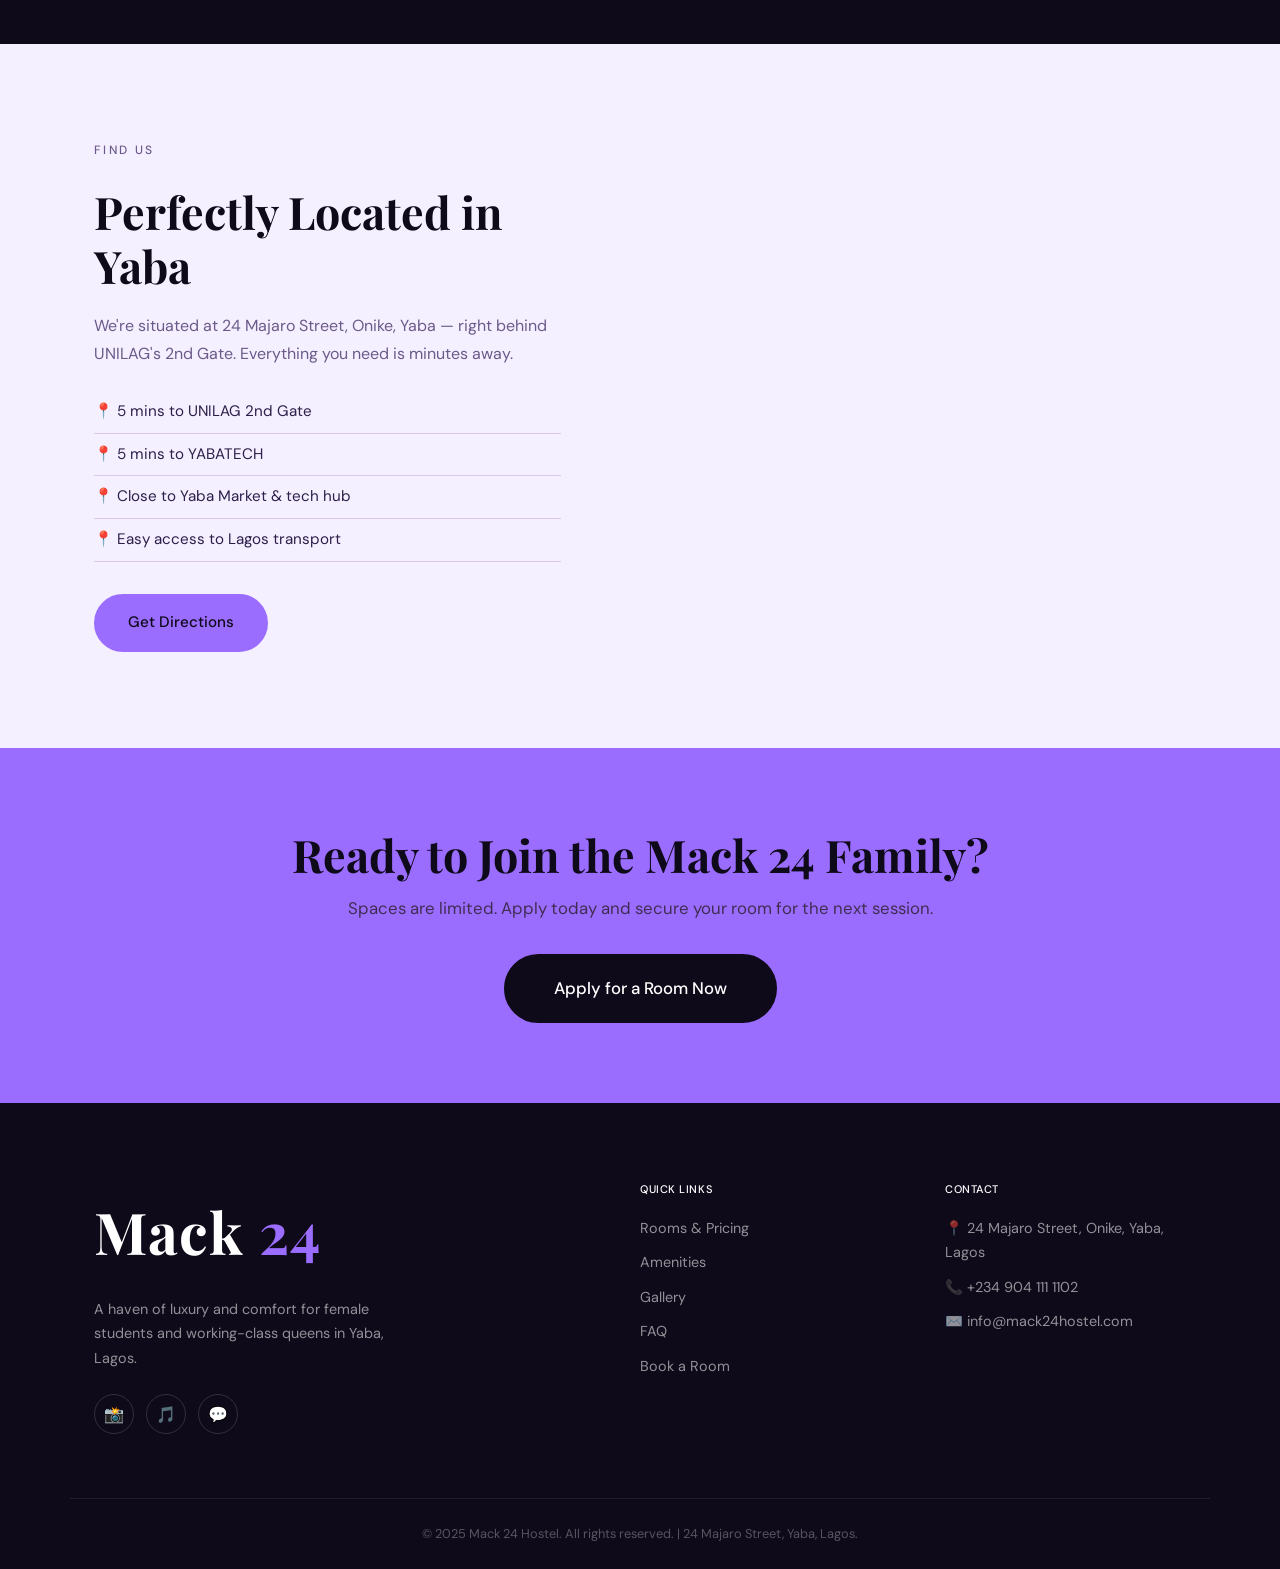
==== commit 53266b4f: "color changes" ====
--- a/index.html
+++ b/index.html
@@ -78,8 +78,8 @@
         </div>
         <div class="intro-card card-2">
           <div class="card-icon">⚡</div>
-          <h4>Constant Power</h4>
-          <p>Generator + inverter backup ensures uninterrupted electricity.</p>
+          <h4>Stable Power Supply</h4>
+          <p>Generator + inverter backup ensures consistent and stable electricity.</p>
         </div>
         <div class="intro-card card-3">
           <div class="card-icon">📚</div>
--- a/css/style.css
+++ b/css/style.css
@@ -3,21 +3,21 @@
    =========================== */
 
 :root {
-  --gold: #C9A84C;
-  --gold-light: #E8C97A;
-  --gold-dark: #9A7A30;
-  --cream: #FAF6EF;
-  --dark: #1A1208;
-  --dark2: #2D2210;
-  --text: #3D3020;
-  --text-light: #7A6B52;
+  --gold: #9B6DFF;
+  --gold-light: #C4A3FF;
+  --gold-dark: #6B3FD4;
+  --cream: #F5F0FF;
+  --dark: #0F0A1A;
+  --dark2: #1E1235;
+  --text: #2D1F4A;
+  --text-light: #6B5A8A;
   --white: #FFFFFF;
-  --light-bg: #F5EFE3;
-  --border: #E8DCC8;
+  --light-bg: #EDE6FF;
+  --border: #D8C8F0;
   --radius: 16px;
   --radius-sm: 8px;
-  --shadow: 0 4px 32px rgba(26,18,8,0.10);
-  --shadow-lg: 0 12px 48px rgba(26,18,8,0.16);
+  --shadow: 0 4px 32px rgba(15,10,26,0.12);
+  --shadow-lg: 0 12px 48px rgba(15,10,26,0.20);
   --transition: 0.3s cubic-bezier(0.4,0,0.2,1);
 }
 
@@ -144,15 +144,15 @@
   transition: var(--transition);
 }
 .navbar.scrolled {
-  background: rgba(26, 18, 8, 0.97);
+  background: rgba(15, 10, 26, 0.97);
   backdrop-filter: blur(12px);
   padding: 14px 40px;
-  box-shadow: 0 2px 20px rgba(0,0,0,0.3);
+  box-shadow: 0 2px 20px rgba(15,10,26,0.4);
 }
 
 .nav-logo {
   font-family: 'Playfair Display', serif;
-  font-size: 1.6rem;
+  font-size: 3.6rem;
   font-weight: 700;
   color: var(--white);
   letter-spacing: 0.02em;
@@ -200,17 +200,16 @@
 .hero-bg {
   position: absolute; inset: 0;
   background:
-    linear-gradient(135deg, #2D1B00 0%, #1A1208 50%, #0D0800 100%);
-}
-
+    linear-gradient(135deg, #1E1235 0%, #0F0A1A 50%, #070412 100%);
+}
 /* Decorative pattern */
 .hero-bg::before {
   content: '';
   position: absolute; inset: 0;
   background-image:
-    radial-gradient(circle at 20% 50%, rgba(201,168,76,0.12) 0%, transparent 50%),
-    radial-gradient(circle at 80% 20%, rgba(201,168,76,0.08) 0%, transparent 40%),
-    radial-gradient(circle at 60% 80%, rgba(201,168,76,0.06) 0%, transparent 35%);
+    radial-gradient(circle at 20% 50%, rgba(155,109,255,0.12) 0%, transparent 50%),
+    radial-gradient(circle at 80% 20%, rgba(155,109,255,0.08) 0%, transparent 40%),
+    radial-gradient(circle at 60% 80%, rgba(155,109,255,0.06) 0%, transparent 35%);
 }
 
 .hero-bg::after {
@@ -221,7 +220,7 @@
 
 .hero-overlay {
   position: absolute; inset: 0;
-  background: linear-gradient(to right, rgba(26,18,8,0.9) 0%, rgba(26,18,8,0.5) 60%, transparent 100%);
+  background: linear-gradient(to right, rgba(15,10,26,0.9) 0%, rgba(15,10,26,0.5) 60%, transparent 100%);
 }
 
 .hero-content {
